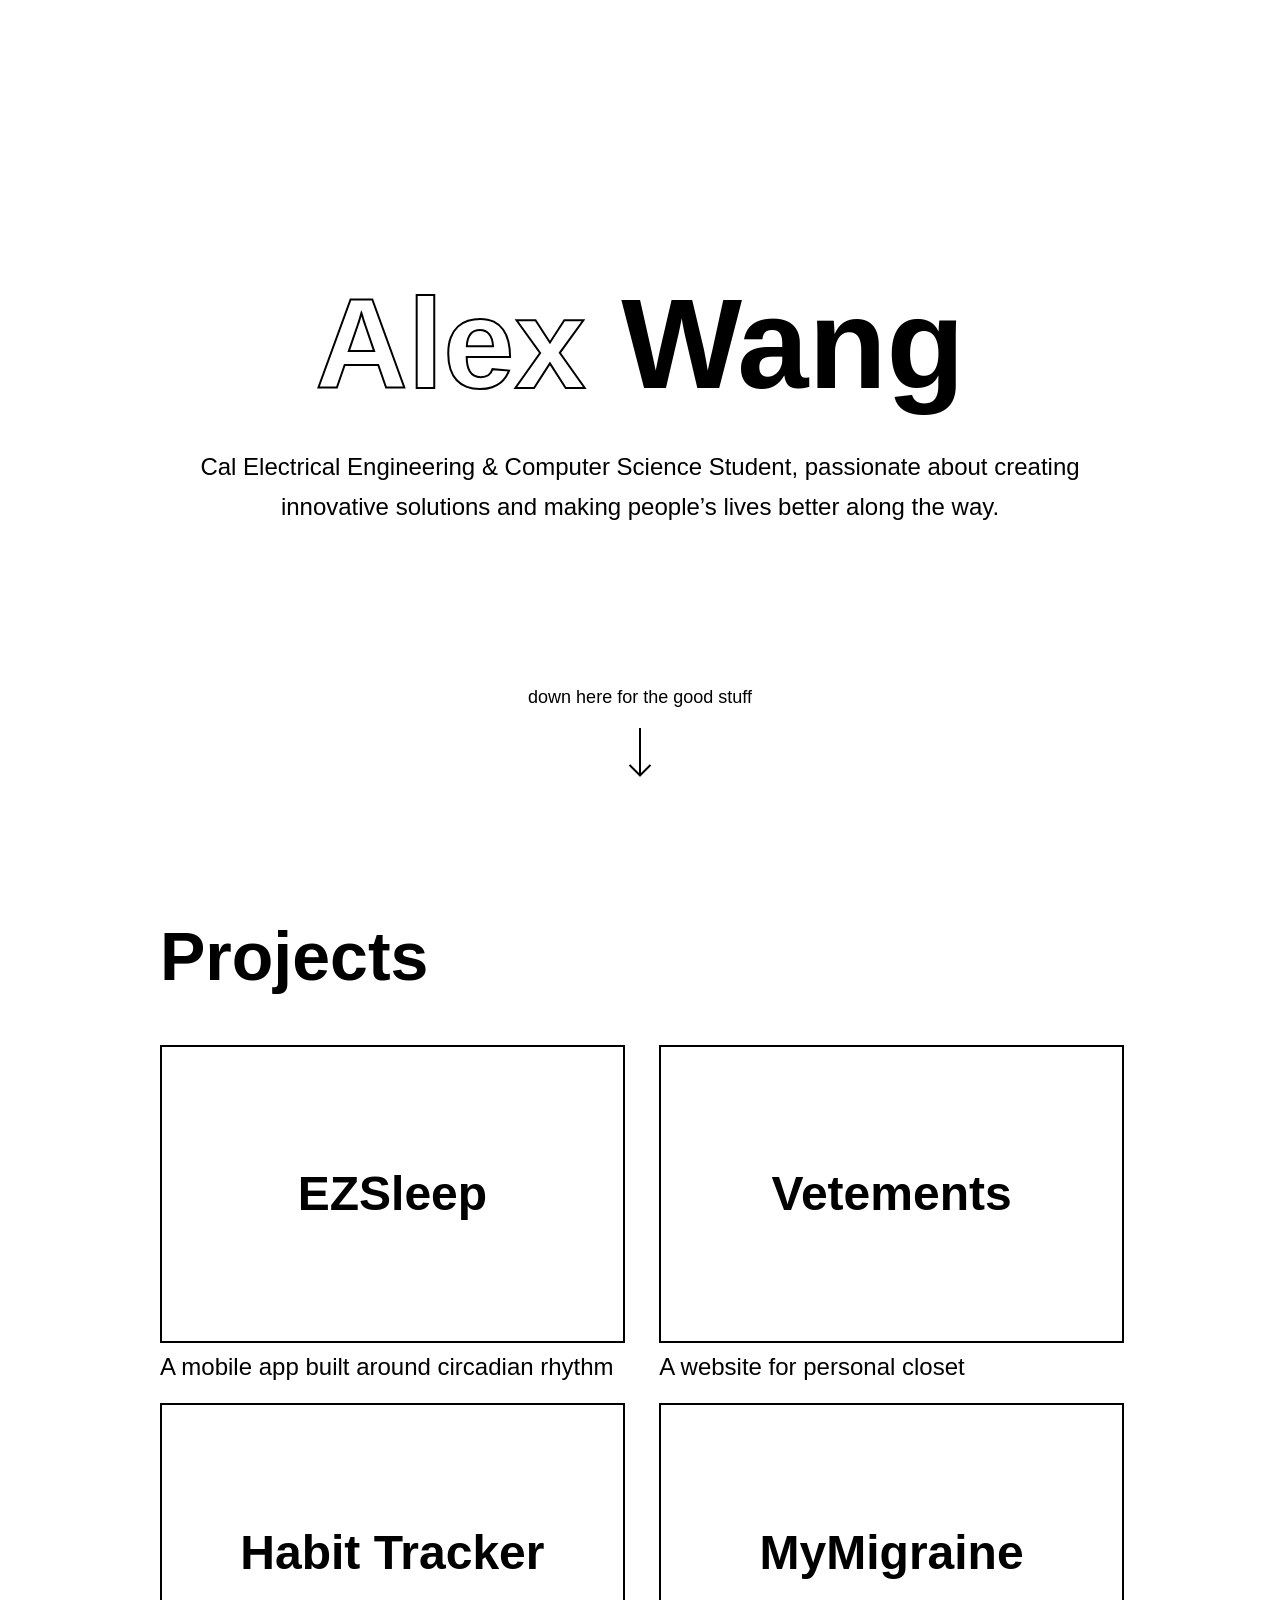
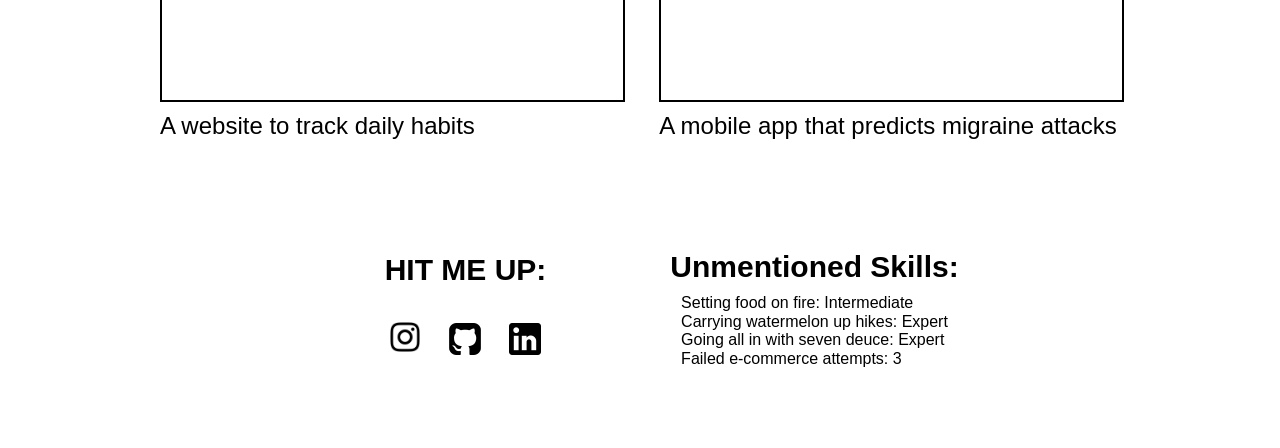
==== index.html @ 7488672a "wording" ====
<!DOCTYPE html>
<html lang="en">
<head>
    <meta charset="UTF-8">
    <meta name="viewport" content="width=device-width, initial-scale=1.0">
    <title>Alex Wang</title>
    <link rel="stylesheet" href="./css/common.css">
    <link rel="stylesheet" href="./css/normalize.css">
    <link rel="stylesheet" href="./css/index.css">
    <link rel="stylesheet" href="./css/footer.css">
</head>
<body>
    <div class="striped-background"></div>
    <h1 id="name"><span>Alex</span> Wang</h1>
    <p id="introduction">Cal Electrical Engineering & Computer Science Student, passionate about creating innovative solutions and making people’s lives better along the way.</p>
    <div id="arrow-container">
        <p>down here for the good stuff</p>
        <img src="./images/arrow.png" alt="">
    </div>
    <div id="project-container">        
        <h2>Projects</h2>
        <ul>
            <li>
                <div class="image-container">
                    <div class="text-overlay">EZSleep</div>
                    <img src="./images/EZSleep.png" class="image2">
                </div>
                <p class="image-title">A mobile app built around circadian rhythm</p>
            </li>
            <li>
                <div class="image-container">
                    <div class="text-overlay">Vetements</div>
                    <img src="./images/Vetements.png" class="image2">
                </div>
                <p class="image-title">A website for personal closet</p>
            </li>
            <li>
                <div class="image-container">
                    <div class="text-overlay">Habit Tracker</div>
                    <img src="./images/HabitTracker.png" class="image2">
                </div>
                <p class="image-title">A website to track daily habits</p>
            </li>
            <li>
                <div class="image-container">
                    <div class="text-overlay">MyMigraine</div>
                    <img src="./images/MyMigraine.png" class="image2">
                </div>
                <p class="image-title">A mobile app that predicts migraine attacks</p>
            </li>   
        </ul>
    </div>
    <footer>
        <div>
            <h3 id="contactMe">HIT ME UP:</h3> <div id="links"> <!-- Intagram --> <a href="https://www.instagram.com/alecs_wang/" id="instagram"> <img src="./images/instagramLogoBlack.png" alt="" id="instagramBlack" /> <img src="./images/instagramLogoColor.png" alt="" id="instagramColor"/> </a> <!-- github --> <a href="https://github.com/lanan-W" id="github"> <img src="./images/githubLogoBlack.png" alt="" id="githubBlack" /> <img src="./images/githubLogoColor.png" alt="" id="githubColor"/> </a> <!-- linkedin --> <a href="https://www.linkedin.com/in/alex-wang-967276262/" id="linkedin"> <img src="./images/linkedinLogoBlack.png" alt="" id="linkedinBlack" /> <img src="./images/linkedinLogoColor.png" alt="" id="linkedinColor"/> </a> <!-- tiktok --> <!-- youtube --> <!-- twitter/x --> <!-- facebook? --> <!-- email? --> </div>
        </div>
        <div id="skills-container">
            <h3 id="skills">Unmentioned Skills:</h3>
            <p>
                Setting food on fire: Intermediate <br/>
                Carrying watermelon up hikes: Expert <br/>
                Going all in with seven deuce: Expert <br/>
                Failed e-commerce attempts: 3
            </p>
        </div>
    </footer>

</body>
<script src="./js/index.js"></script>
</html>
---- css/common.css ----
* {
    margin: 0;
    padding: 0;
}

li {
    list-style: none;
}

img {
    vertical-align: middle;
}

a {
    text-decoration: none;
    color: #000;
}

.clear-fix:after {
    content: "";
    display: block;
    clear: both;
}

/* Hide scrollbar for Chrome, Safari and Opera */
/* body::-webkit-scrollbar {
    display: none;
} */
/* Hide scrollbar for IE, Edge and Firefox */
/* body {
    -ms-overflow-style: none;
    scrollbar-width: none;
} */

body {
    overflow-y: overlay;
    font-family:'Franklin Gothic Medium', 'Arial Narrow', Arial, sans-serif;
 }
---- css/index.css ----
/* body {
  position: relative;
  width: 100%;
  border: 1px solid red;
  display: block;
}

body > *  {
  margin: auto;
  width: 500px;
  border: 1px solid blue;
  display: block;
  overflow: auto;
}

body > script {
  display: none
} */
body {
  display: grid;
  place-items: center;
}
#name {
  font-size: 128px;
  font-family: Arial, Helvetica, sans-serif;
  margin-top: 30vh;
  margin-bottom: 30px;
}
#name span {
  color:white;
  -webkit-text-stroke-width: 2px;
  -webkit-text-stroke-color: black;
}
#introduction{
  width: 70vw;
  font-size: 24px;
  font-family: Arial, Helvetica, sans-serif;
  text-align: center;
  line-height: 40px;
  padding-bottom: 160px;
}
#arrow-container{
  display: grid;
  place-items: center;
  width: 20vw;
}
#arrow-container p{
  font-family: Arial, Helvetica, sans-serif;
  font-size: 18px;
  padding-bottom: 20px;
}
#arrow-container img{
  font-family: Arial, Helvetica, sans-serif;
  font-size: 18px;
  padding-bottom:140px;
}
#project-container{
  width: 75vw;
}
#project-container h2{
  font-size: 68px;
  padding-bottom: 50px;
}
#project-container ul {
  width: 100%;
  display: flex;
  flex-wrap: wrap;
  justify-content: space-between;
}
#project-container li {
  width: 48%;
  height: 25vw;
  margin-bottom: 3vw;
  position: relative;
}
#project-container .image-container{
  position: relative;
  width: 100%;
  height: 23vw;
  border: 2px black solid;
}
.text-overlay {
  font-size:48px;
  font-weight: bold;
  font-family: Arial, Helvetica, sans-serif;
  color: black;
  position: relative;
  float: left;
  top: 50%;
  left: 50%;
  transform: translate(-50%, -50%);  
}
.image2 {
  position: absolute;
  top: 0;
  left: 0;
  width: 100%;
  height: 100%;
  object-fit: cover;
  opacity: 0;
  transition: opacity 0.3s ease-in-out;
}
.image-container:hover .text-overlay {
  opacity: 0;
}
.image-container:hover .image2 {
  opacity: 1;
}
#project-container .image-title {
  font-size: 24px;
  font-family: Arial, Helvetica, sans-serif;
  margin-top: 10px;
}
#skills{
  padding: 8px 0 10px;
  font-size: 30px;
}
#skills-container{
  width: 500px;
}
---- css/footer.css ----
/* page load */
.css-transitions-only-after-page-load * {
    -webkit-transition: none !important;
    -moz-transition: none !important;
    -ms-transition: none !important;
    -o-transition: none !important;
    transition: none !important;
}

#instagram {
  position: relative;
  width: 60px;
}

#instagramBlack {
  width: 40px;
  margin: auto;
  top: 0;
  bottom: 0;
  left: 0;
  right: 0;
  transition: all 0.5s ease-in-out 0s;
}

#instagram:hover #instagramBlack {
  opacity: 0;
  transform: scale(1.1);
}

#instagramColor {
  width: 40px;
  position: absolute;
  margin: auto;
  left: 0;
  opacity: 0;
  transition: all 0.5s ease-in-out 0s;
}

#instagram:hover #instagramColor {
  opacity: 1;
  transform: scale(1.1);
}


#linkedin {
  position: relative;
  width: 60px;
}

#linkedinBlack {
  width: 32px;
  margin: auto;
  padding-top: 4px;
  padding-left: 4px;
  top: 0;
  bottom: 0;
  left: 0;
  right: 0;
  transition: all 0.5s ease-in-out 0s;
}

#linkedin:hover #linkedinBlack {
  opacity: 0;
  transform: scale(1.1);
}

#linkedinColor {
  width: 40px;
  position: absolute;
  margin: auto;
  left: 0;
  opacity: 0;
  transition: all 0.5s ease-in-out 0s;
}

#linkedin:hover #linkedinColor {
  opacity: 1;
  transform: scale(1.1);
}

#github {
  position: relative;
  width: 60px;
}

#githubBlack {
  width: 32px;
  margin: auto;
  padding-top: 4px;
  padding-left: 4px;
  top: 0;
  bottom: 0;
  left: 0;
  right: 0;
  transition: all 0.5s ease-in-out 0s;
}

#github:hover #githubBlack {
  opacity: 0;
  transform: scale(1.1);
}

#githubColor {
  width: 40px;
  position: absolute;
  margin: auto;
  left: 0;
  opacity: 0;
  transition: all 0.5s ease-in-out 0s;
}

#github:hover #githubColor {
  opacity: 1;
  transform: scale(1.1);
}

footer{
  margin: 0 auto 0;
  place-items:center;
  padding: 80px 0 80px;
  /* margin-top: 60px; */
  /* background-color: rgb(208, 242, 218); */
  display: flex;
  justify-content: space-between; /* Ensures there is space between the two divs */
}

footer div{
  margin: 0 auto 0;
  display: grid;
  place-items:center;
  flex: 1; /* Each div will take up an equal amount of space */
}

#links{
  display: flex;
  margin-top: 30px;
  padding-left: 18px;
}

#contactMe{
  /* float: right; */
  font-size: 30px;
}
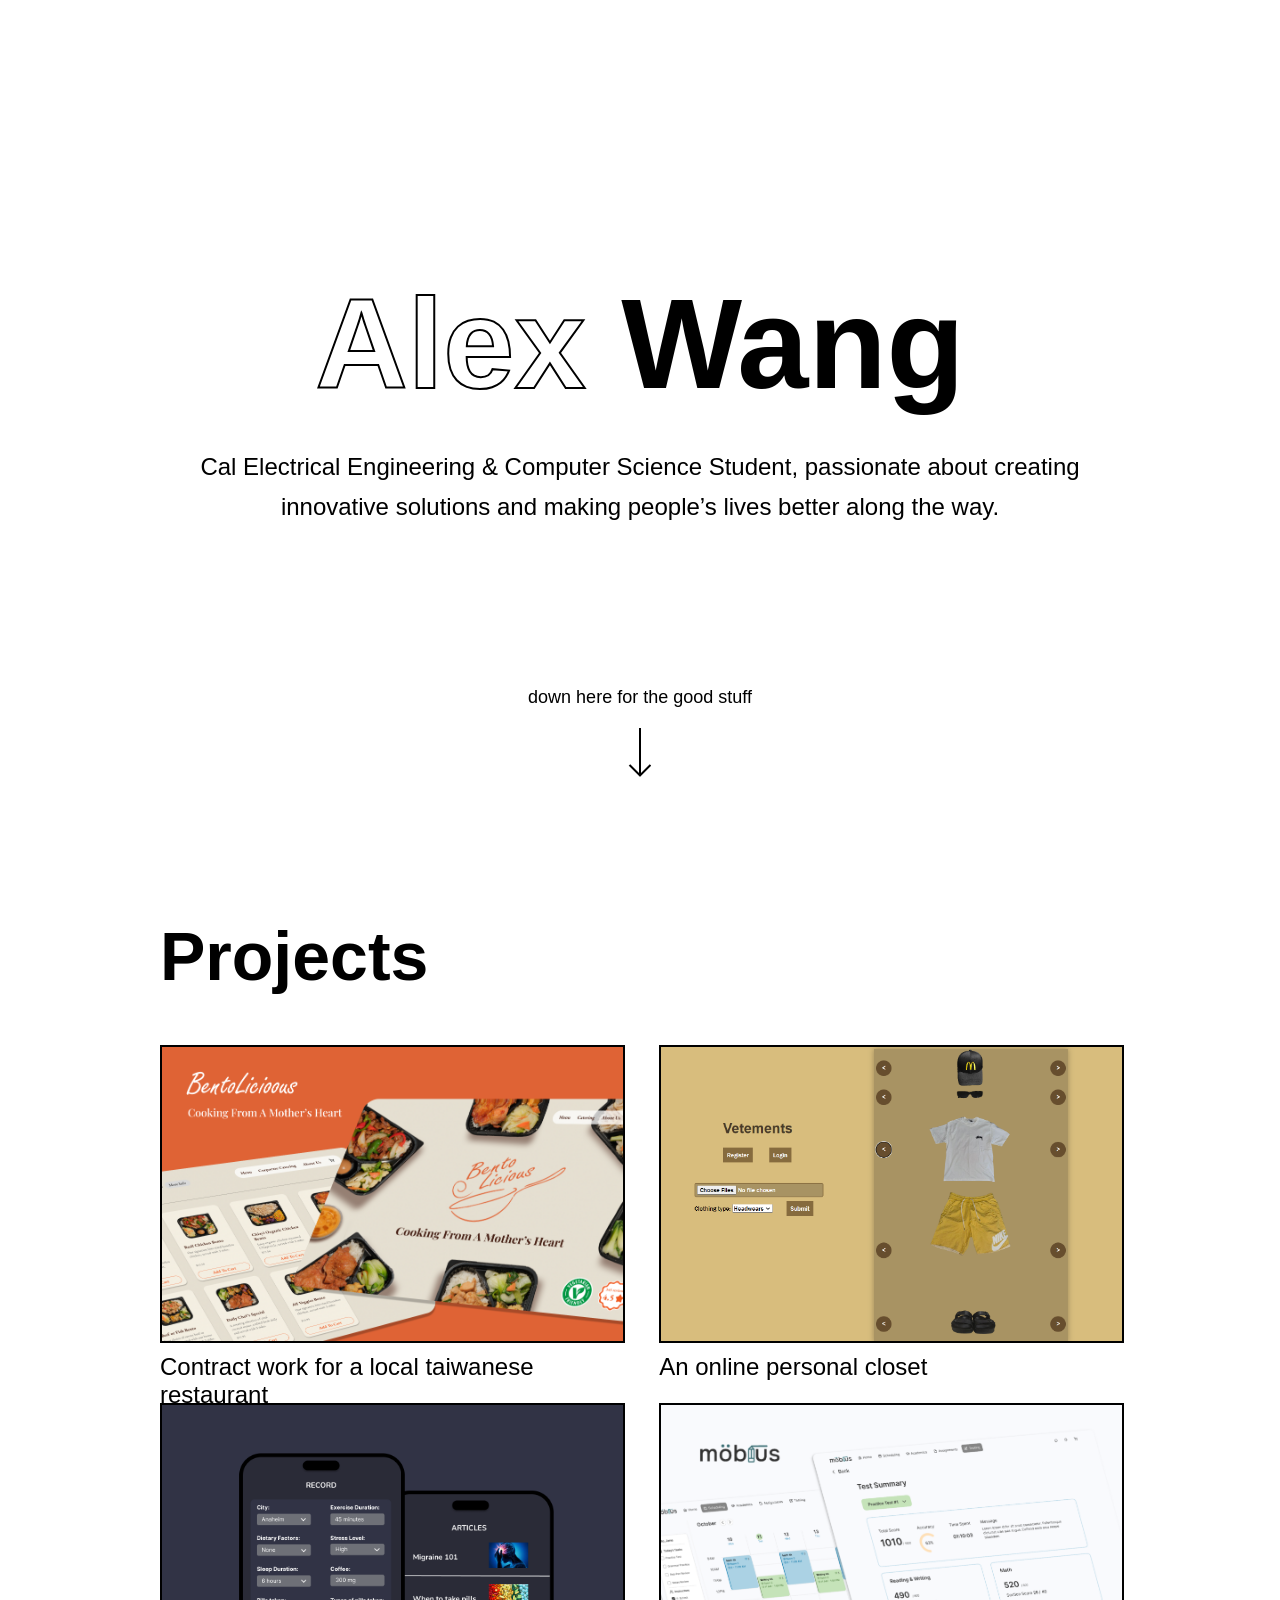
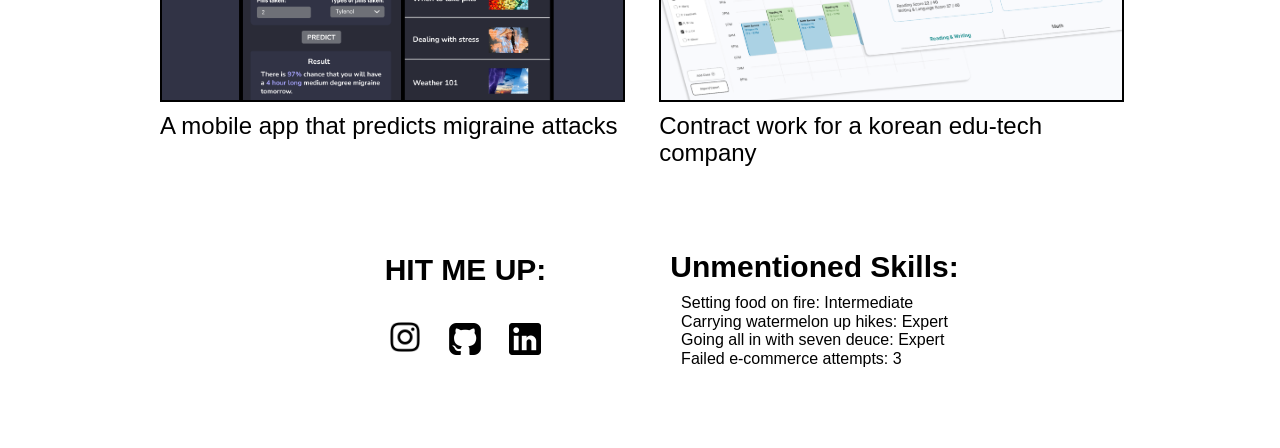
==== commit 607bf941: "updated projs" ====
--- a/index.html
+++ b/index.html
@@ -22,37 +22,51 @@
         <ul>
             <li>
                 <div class="image-container">
-                    <div class="text-overlay">EZSleep</div>
-                    <img src="./images/EZSleep.png" class="image2">
+                    <div class="text-overlay">🚧 Under Construction</div>
+                    <img src="./images/bentolicious.png" class="image2">
                 </div>
-                <p class="image-title">A mobile app built around circadian rhythm</p>
+                <p class="image-title">Contract work for a local taiwanese restaurant</p>
             </li>
             <li>
                 <div class="image-container">
-                    <div class="text-overlay">Vetements</div>
+                    <div class="text-overlay">🚧 Under Construction</div>
                     <img src="./images/Vetements.png" class="image2">
                 </div>
-                <p class="image-title">A website for personal closet</p>
+                <p class="image-title">An online personal closet</p>
             </li>
             <li>
                 <div class="image-container">
-                    <div class="text-overlay">Habit Tracker</div>
-                    <img src="./images/HabitTracker.png" class="image2">
-                </div>
-                <p class="image-title">A website to track daily habits</p>
-            </li>
-            <li>
-                <div class="image-container">
-                    <div class="text-overlay">MyMigraine</div>
+                    <div class="text-overlay">🚧 Under Construction</div>
                     <img src="./images/MyMigraine.png" class="image2">
                 </div>
                 <p class="image-title">A mobile app that predicts migraine attacks</p>
             </li>   
+            <li>
+                <div class="image-container">
+                    <div class="text-overlay">🚧 Under Construction</div>
+                    <img src="./images/mobius.png" class="image2">
+                </div>
+                <p class="image-title">Contract work for a korean edu-tech company</p>
+            </li>
+            <!-- <li>
+                <div class="image-container">
+                    <div class="text-overlay">🚧 Under Construction</div>
+                    <img src="./images/EZSleep.png" class="image2">
+                </div>
+                <p class="image-title">A mobile app built around circadian rhythm</p>
+            </li> -->
+            <!-- <li>
+                <div class="image-container">
+                    <div class="text-overlay">🚧 Under Construction</div>
+                    <img src="./images/HabitTracker.png" class="image2">
+                </div>
+                <p class="image-title">A website to track daily habits</p>
+            </li> -->
         </ul>
     </div>
     <footer>
         <div>
-            <h3 id="contactMe">HIT ME UP:</h3> <div id="links"> <!-- Intagram --> <a href="https://www.instagram.com/alecs_wang/" id="instagram"> <img src="./images/instagramLogoBlack.png" alt="" id="instagramBlack" /> <img src="./images/instagramLogoColor.png" alt="" id="instagramColor"/> </a> <!-- github --> <a href="https://github.com/lanan-W" id="github"> <img src="./images/githubLogoBlack.png" alt="" id="githubBlack" /> <img src="./images/githubLogoColor.png" alt="" id="githubColor"/> </a> <!-- linkedin --> <a href="https://www.linkedin.com/in/alex-wang-967276262/" id="linkedin"> <img src="./images/linkedinLogoBlack.png" alt="" id="linkedinBlack" /> <img src="./images/linkedinLogoColor.png" alt="" id="linkedinColor"/> </a> <!-- tiktok --> <!-- youtube --> <!-- twitter/x --> <!-- facebook? --> <!-- email? --> </div>
+            <h3 id="contactMe">HIT ME UP:</h3> <div id="links"> <!-- Intagram --> <a href="https://www.instagram.com/alecs_wang/" id="instagram"> <img src="./images/instagramLogoBlack.png" alt="" id="instagramBlack" /> <img src="./images/instagramLogoColor.png" alt="" id="instagramColor"/> </a> <!-- github --> <a href="https://github.com/alecswang" id="github"> <img src="./images/githubLogoBlack.png" alt="" id="githubBlack" /> <img src="./images/githubLogoColor.png" alt="" id="githubColor"/> </a> <!-- linkedin --> <a href="https://www.linkedin.com/in/alex-wang-967276262/" id="linkedin"> <img src="./images/linkedinLogoBlack.png" alt="" id="linkedinBlack" /> <img src="./images/linkedinLogoColor.png" alt="" id="linkedinColor"/> </a> <!-- tiktok --> <!-- youtube --> <!-- twitter/x --> <!-- facebook? --> <!-- email? --> </div>
         </div>
         <div id="skills-container">
             <h3 id="skills">Unmentioned Skills:</h3>
--- a/css/index.css
+++ b/css/index.css
@@ -88,6 +88,7 @@
   float: left;
   top: 50%;
   left: 50%;
+  opacity: 0;
   transform: translate(-50%, -50%);  
 }
 .image2 {
@@ -97,14 +98,14 @@
   width: 100%;
   height: 100%;
   object-fit: cover;
-  opacity: 0;
+  opacity: 1;
   transition: opacity 0.3s ease-in-out;
 }
 .image-container:hover .text-overlay {
-  opacity: 0;
+  opacity: 1;
 }
 .image-container:hover .image2 {
-  opacity: 1;
+  opacity: 0;
 }
 #project-container .image-title {
   font-size: 24px;
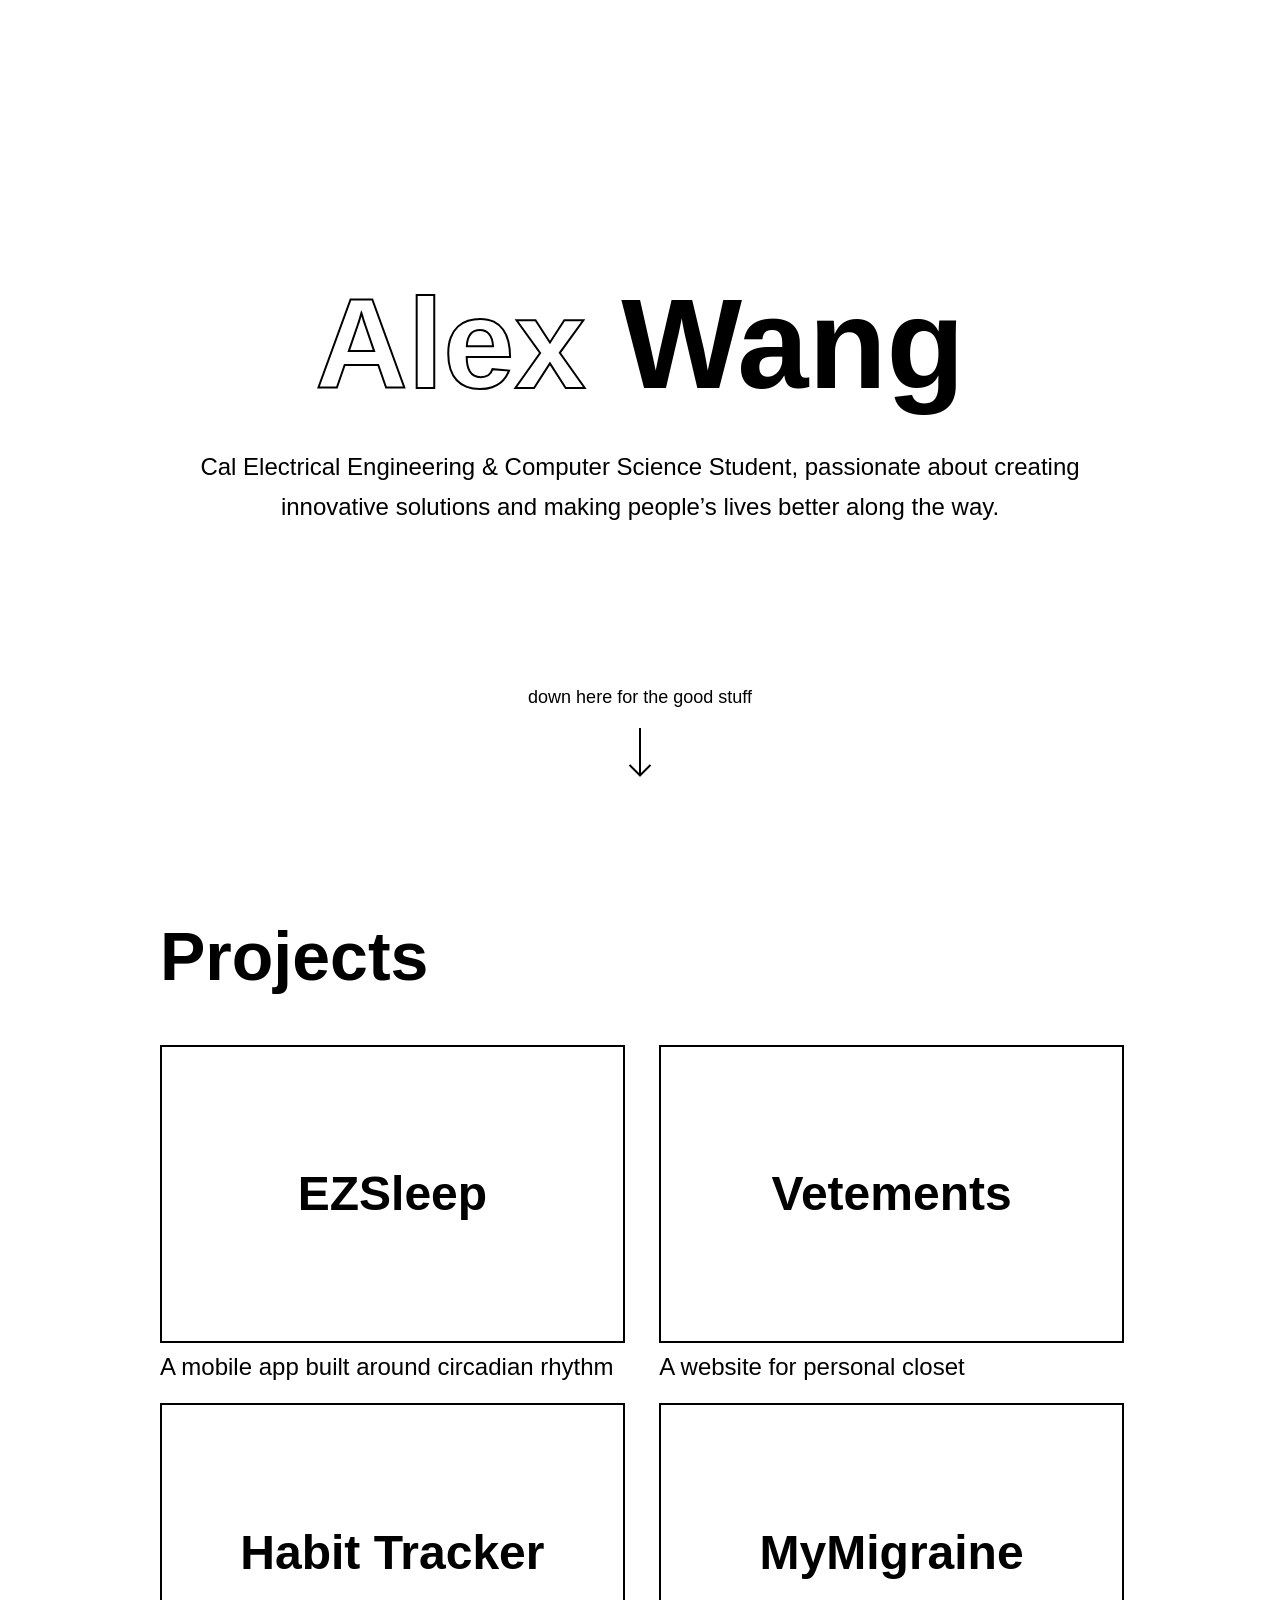
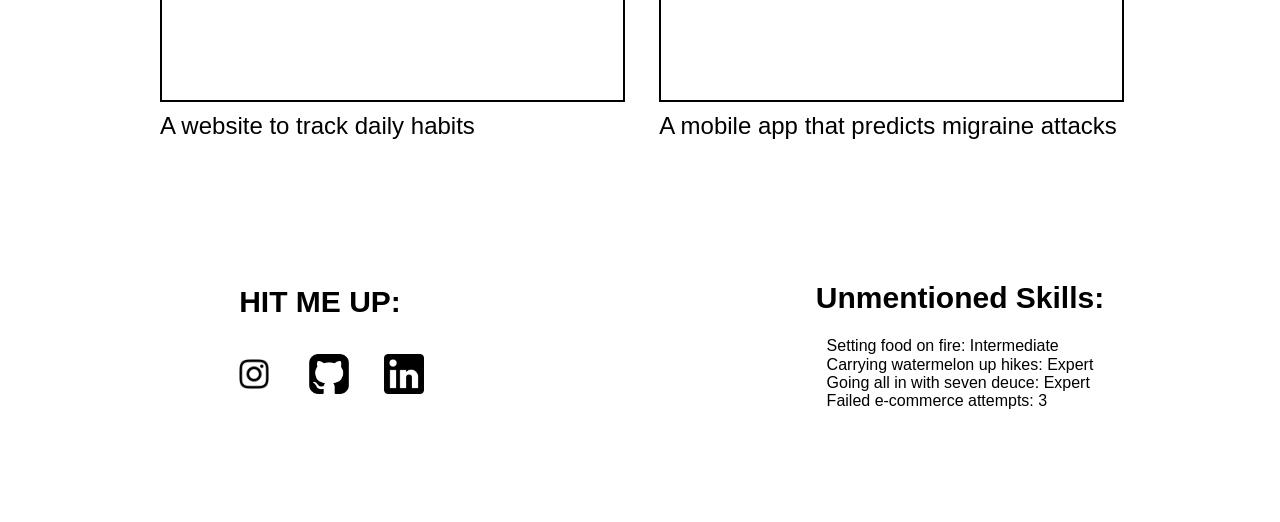
==== commit 17816305: "fixed footer bug" ====
--- a/index.html
+++ b/index.html
@@ -22,50 +22,36 @@
         <ul>
             <li>
                 <div class="image-container">
-                    <div class="text-overlay">🚧 Under Construction</div>
-                    <img src="./images/bentolicious.png" class="image2">
+                    <div class="text-overlay">EZSleep</div>
+                    <img src="./images/EZSleep.png" class="image2">
                 </div>
-                <p class="image-title">Contract work for a local taiwanese restaurant</p>
+                <p class="image-title">A mobile app built around circadian rhythm</p>
             </li>
             <li>
                 <div class="image-container">
-                    <div class="text-overlay">🚧 Under Construction</div>
+                    <div class="text-overlay">Vetements</div>
                     <img src="./images/Vetements.png" class="image2">
                 </div>
-                <p class="image-title">An online personal closet</p>
+                <p class="image-title">A website for personal closet</p>
             </li>
             <li>
                 <div class="image-container">
-                    <div class="text-overlay">🚧 Under Construction</div>
+                    <div class="text-overlay">Habit Tracker</div>
+                    <img src="./images/HabitTracker.png" class="image2">
+                </div>
+                <p class="image-title">A website to track daily habits</p>
+            </li>
+            <li>
+                <div class="image-container">
+                    <div class="text-overlay">MyMigraine</div>
                     <img src="./images/MyMigraine.png" class="image2">
                 </div>
                 <p class="image-title">A mobile app that predicts migraine attacks</p>
             </li>   
-            <li>
-                <div class="image-container">
-                    <div class="text-overlay">🚧 Under Construction</div>
-                    <img src="./images/mobius.png" class="image2">
-                </div>
-                <p class="image-title">Contract work for a korean edu-tech company</p>
-            </li>
-            <!-- <li>
-                <div class="image-container">
-                    <div class="text-overlay">🚧 Under Construction</div>
-                    <img src="./images/EZSleep.png" class="image2">
-                </div>
-                <p class="image-title">A mobile app built around circadian rhythm</p>
-            </li> -->
-            <!-- <li>
-                <div class="image-container">
-                    <div class="text-overlay">🚧 Under Construction</div>
-                    <img src="./images/HabitTracker.png" class="image2">
-                </div>
-                <p class="image-title">A website to track daily habits</p>
-            </li> -->
         </ul>
     </div>
     <footer>
-        <div>
+        <div id="links-container">
             <h3 id="contactMe">HIT ME UP:</h3> <div id="links"> <!-- Intagram --> <a href="https://www.instagram.com/alecs_wang/" id="instagram"> <img src="./images/instagramLogoBlack.png" alt="" id="instagramBlack" /> <img src="./images/instagramLogoColor.png" alt="" id="instagramColor"/> </a> <!-- github --> <a href="https://github.com/alecswang" id="github"> <img src="./images/githubLogoBlack.png" alt="" id="githubBlack" /> <img src="./images/githubLogoColor.png" alt="" id="githubColor"/> </a> <!-- linkedin --> <a href="https://www.linkedin.com/in/alex-wang-967276262/" id="linkedin"> <img src="./images/linkedinLogoBlack.png" alt="" id="linkedinBlack" /> <img src="./images/linkedinLogoColor.png" alt="" id="linkedinColor"/> </a> <!-- tiktok --> <!-- youtube --> <!-- twitter/x --> <!-- facebook? --> <!-- email? --> </div>
         </div>
         <div id="skills-container">
--- a/css/index.css
+++ b/css/index.css
@@ -88,7 +88,6 @@
   float: left;
   top: 50%;
   left: 50%;
-  opacity: 0;
   transform: translate(-50%, -50%);  
 }
 .image2 {
@@ -98,14 +97,14 @@
   width: 100%;
   height: 100%;
   object-fit: cover;
-  opacity: 1;
+  opacity: 0;
   transition: opacity 0.3s ease-in-out;
 }
 .image-container:hover .text-overlay {
-  opacity: 1;
+  opacity: 0;
 }
 .image-container:hover .image2 {
-  opacity: 0;
+  opacity: 1;
 }
 #project-container .image-title {
   font-size: 24px;
@@ -119,3 +118,45 @@
 #skills-container{
   width: 500px;
 }
+
+/* 🔥 Add this to your CSS 🔥 */
+footer {
+  display: flex;
+  justify-content: space-between;
+  align-items: flex-start; /* Stops vertical shifts */
+  min-height: 200px;
+  overflow: hidden;        /* Contains layout changes */
+  padding: 20px;
+  width: 100%;
+}
+
+#links {
+  display: flex;
+  gap: 15px;
+  height: 50px;
+  align-items: center;
+  transform: translateZ(0); /* Isolates layer */
+}
+
+#links a {
+  display: inline-block;
+  width: 40px;
+  height: 40px;
+  flex-shrink: 0; /* Prevents compression */
+}
+
+#links img {
+  width: 100%;
+  height: 100%;
+  object-fit: contain;
+  transition: transform 0.2s ease;
+}
+
+#links img:hover {
+  transform: scale(1.1); /* Safe hover effect */
+}
+
+#skills-container {
+  width: 500px;
+  min-height: 150px; /* Prevents content jumps */
+}
--- a/css/footer.css
+++ b/css/footer.css
@@ -50,8 +50,6 @@
 #linkedinBlack {
   width: 32px;
   margin: auto;
-  padding-top: 4px;
-  padding-left: 4px;
   top: 0;
   bottom: 0;
   left: 0;
@@ -86,8 +84,6 @@
 #githubBlack {
   width: 32px;
   margin: auto;
-  padding-top: 4px;
-  padding-left: 4px;
   top: 0;
   bottom: 0;
   left: 0;
@@ -140,4 +136,42 @@
 #contactMe{
   /* float: right; */
   font-size: 30px;
+}
+/* Update your existing icon styles like this: */
+#instagram, #github, #linkedin {
+  position: relative;
+  display: inline-block;
+  width: 40px; /* fixed width */
+  height: 40px; /* fixed height */
+  margin: 0 10px; /* consistent spacing */
+}
+
+#instagramBlack, #githubBlack, #linkedinBlack {
+  position: absolute;
+  width: 100%;
+  height: 100%;
+  transition: all 0.5s ease-in-out;
+}
+
+#instagramColor, #githubColor, #linkedinColor {
+  position: absolute;
+  width: 100%;
+  height: 100%;
+  opacity: 0;
+  transition: all 0.5s ease-in-out;
+}
+
+/* Modify hover to only affect opacity, not position */
+#instagram:hover #instagramBlack,
+#github:hover #githubBlack,
+#linkedin:hover #linkedinBlack {
+  opacity: 0;
+  /* Remove the transform to prevent layout shift */
+}
+
+#instagram:hover #instagramColor,
+#github:hover #githubColor,
+#linkedin:hover #linkedinColor {
+  opacity: 1;
+  /* Remove the transform to prevent layout shift */
 }
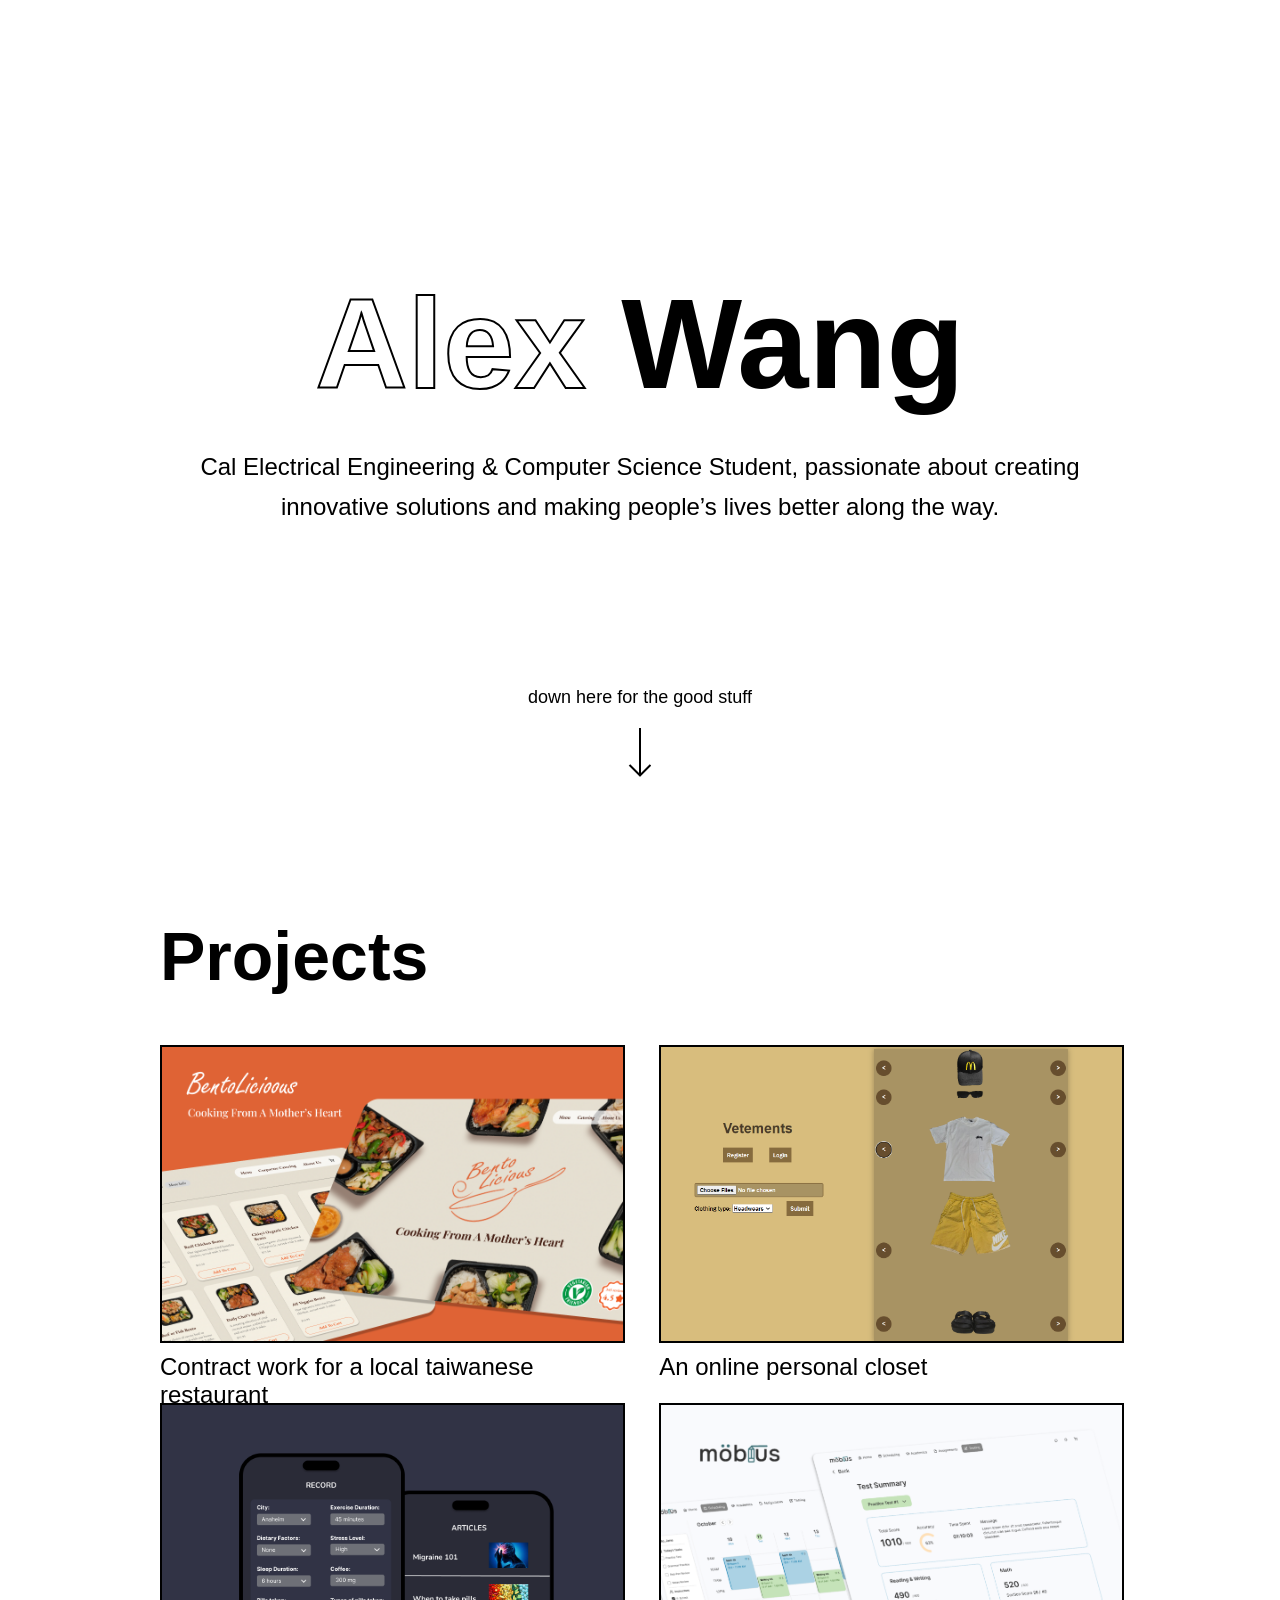
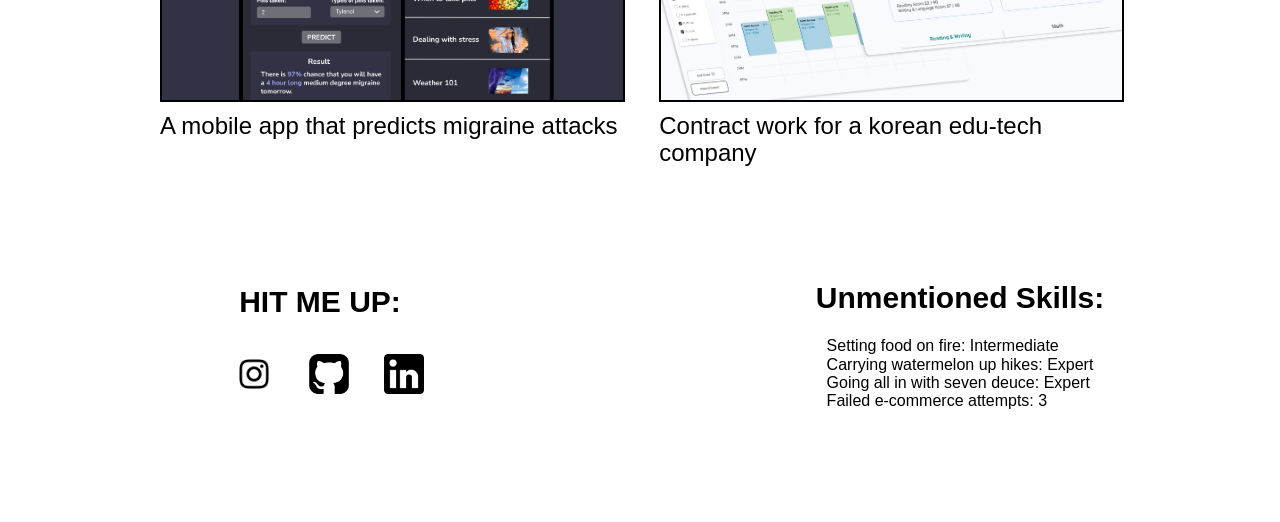
==== commit 66598a66: "Merge branch 'main' of github.com:alecswang/alecswang.github.io" ====
--- a/index.html
+++ b/index.html
@@ -22,32 +22,46 @@
         <ul>
             <li>
                 <div class="image-container">
-                    <div class="text-overlay">EZSleep</div>
-                    <img src="./images/EZSleep.png" class="image2">
+                    <div class="text-overlay">🚧 Under Construction</div>
+                    <img src="./images/bentolicious.png" class="image2">
                 </div>
-                <p class="image-title">A mobile app built around circadian rhythm</p>
+                <p class="image-title">Contract work for a local taiwanese restaurant</p>
             </li>
             <li>
                 <div class="image-container">
-                    <div class="text-overlay">Vetements</div>
+                    <div class="text-overlay">🚧 Under Construction</div>
                     <img src="./images/Vetements.png" class="image2">
                 </div>
-                <p class="image-title">A website for personal closet</p>
+                <p class="image-title">An online personal closet</p>
             </li>
             <li>
                 <div class="image-container">
-                    <div class="text-overlay">Habit Tracker</div>
-                    <img src="./images/HabitTracker.png" class="image2">
-                </div>
-                <p class="image-title">A website to track daily habits</p>
-            </li>
-            <li>
-                <div class="image-container">
-                    <div class="text-overlay">MyMigraine</div>
+                    <div class="text-overlay">🚧 Under Construction</div>
                     <img src="./images/MyMigraine.png" class="image2">
                 </div>
                 <p class="image-title">A mobile app that predicts migraine attacks</p>
             </li>   
+            <li>
+                <div class="image-container">
+                    <div class="text-overlay">🚧 Under Construction</div>
+                    <img src="./images/mobius.png" class="image2">
+                </div>
+                <p class="image-title">Contract work for a korean edu-tech company</p>
+            </li>
+            <!-- <li>
+                <div class="image-container">
+                    <div class="text-overlay">🚧 Under Construction</div>
+                    <img src="./images/EZSleep.png" class="image2">
+                </div>
+                <p class="image-title">A mobile app built around circadian rhythm</p>
+            </li> -->
+            <!-- <li>
+                <div class="image-container">
+                    <div class="text-overlay">🚧 Under Construction</div>
+                    <img src="./images/HabitTracker.png" class="image2">
+                </div>
+                <p class="image-title">A website to track daily habits</p>
+            </li> -->
         </ul>
     </div>
     <footer>
--- a/css/index.css
+++ b/css/index.css
@@ -88,6 +88,7 @@
   float: left;
   top: 50%;
   left: 50%;
+  opacity: 0;
   transform: translate(-50%, -50%);  
 }
 .image2 {
@@ -97,14 +98,14 @@
   width: 100%;
   height: 100%;
   object-fit: cover;
-  opacity: 0;
+  opacity: 1;
   transition: opacity 0.3s ease-in-out;
 }
 .image-container:hover .text-overlay {
-  opacity: 0;
+  opacity: 1;
 }
 .image-container:hover .image2 {
-  opacity: 1;
+  opacity: 0;
 }
 #project-container .image-title {
   font-size: 24px;
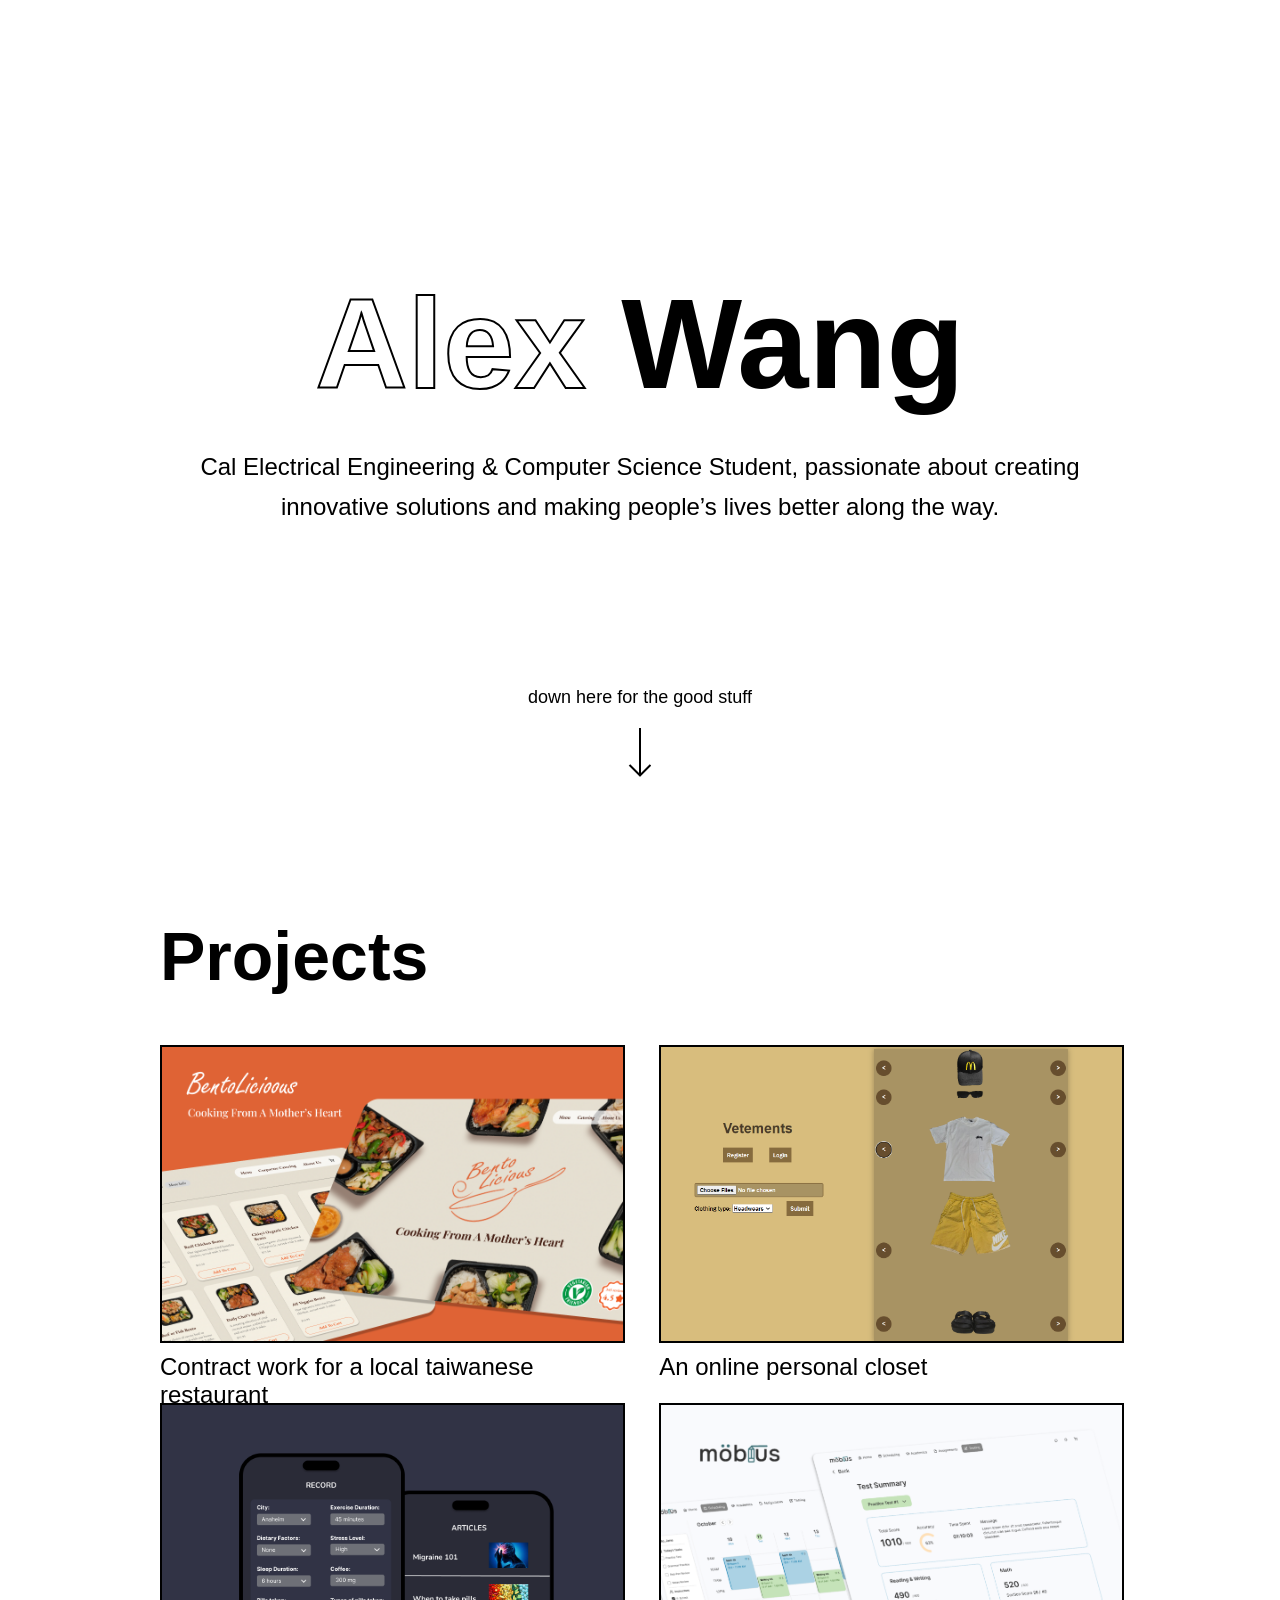
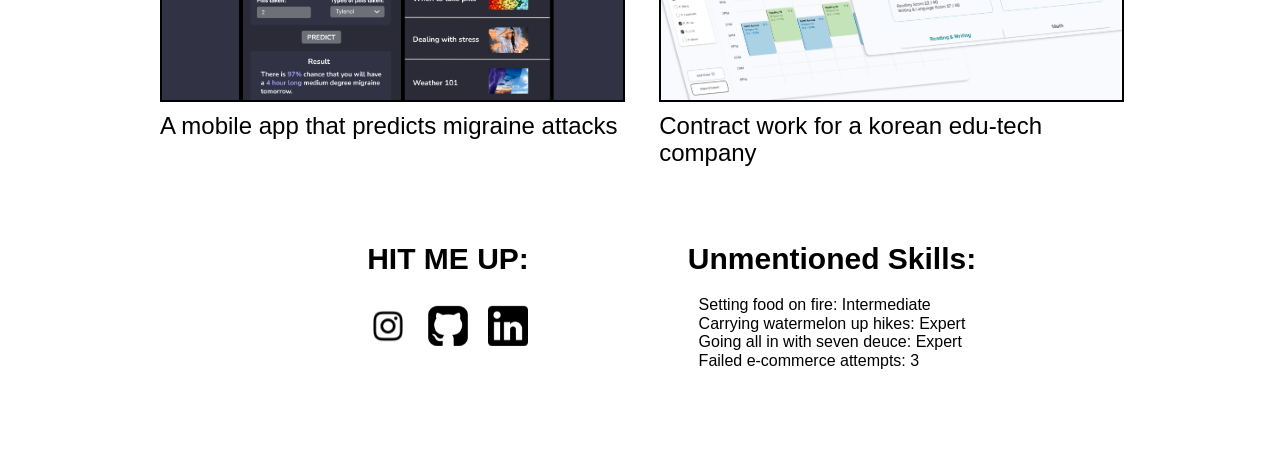
==== commit 3627384e: "refactored css" ====
--- a/index.html
+++ b/index.html
@@ -7,7 +7,6 @@
     <link rel="stylesheet" href="./css/common.css">
     <link rel="stylesheet" href="./css/normalize.css">
     <link rel="stylesheet" href="./css/index.css">
-    <link rel="stylesheet" href="./css/footer.css">
 </head>
 <body>
     <div class="striped-background"></div>
@@ -65,19 +64,39 @@
         </ul>
     </div>
     <footer>
-        <div id="links-container">
-            <h3 id="contactMe">HIT ME UP:</h3> <div id="links"> <!-- Intagram --> <a href="https://www.instagram.com/alecs_wang/" id="instagram"> <img src="./images/instagramLogoBlack.png" alt="" id="instagramBlack" /> <img src="./images/instagramLogoColor.png" alt="" id="instagramColor"/> </a> <!-- github --> <a href="https://github.com/alecswang" id="github"> <img src="./images/githubLogoBlack.png" alt="" id="githubBlack" /> <img src="./images/githubLogoColor.png" alt="" id="githubColor"/> </a> <!-- linkedin --> <a href="https://www.linkedin.com/in/alex-wang-967276262/" id="linkedin"> <img src="./images/linkedinLogoBlack.png" alt="" id="linkedinBlack" /> <img src="./images/linkedinLogoColor.png" alt="" id="linkedinColor"/> </a> <!-- tiktok --> <!-- youtube --> <!-- twitter/x --> <!-- facebook? --> <!-- email? --> </div>
+        <div class="links-container">
+          <h3 id="contactMe">HIT ME UP:</h3>
+          <div class="social-links">
+            <!-- Instagram -->
+            <a href="https://www.instagram.com/alecs_wang/" class="social-icon">
+              <img src="./images/instagramLogoBlack.png" alt="Instagram" class="black-version">
+              <img src="./images/instagramLogoColor.png" alt="Instagram" class="color-version">
+            </a>
+            
+            <!-- GitHub -->
+            <a href="https://github.com/alecswang" class="social-icon">
+              <img src="./images/githubLogoBlack.png" alt="GitHub" class="black-version">
+              <img src="./images/githubLogoColor.png" alt="GitHub" class="color-version">
+            </a>
+            
+            <!-- LinkedIn -->
+            <a href="https://www.linkedin.com/in/alex-wang-967276262/" class="social-icon">
+              <img src="./images/linkedinLogoBlack.png" alt="LinkedIn" class="black-version">
+              <img src="./images/linkedinLogoColor.png" alt="LinkedIn" class="color-version">
+            </a>
+          </div>
         </div>
+        
         <div id="skills-container">
-            <h3 id="skills">Unmentioned Skills:</h3>
-            <p>
-                Setting food on fire: Intermediate <br/>
-                Carrying watermelon up hikes: Expert <br/>
-                Going all in with seven deuce: Expert <br/>
-                Failed e-commerce attempts: 3
-            </p>
+          <h3 id="skills">Unmentioned Skills:</h3>
+          <p>
+            Setting food on fire: Intermediate <br/>
+            Carrying watermelon up hikes: Expert <br/>
+            Going all in with seven deuce: Expert <br/>
+            Failed e-commerce attempts: 3
+          </p>
         </div>
-    </footer>
+      </footer>
 
 </body>
 <script src="./js/index.js"></script>
--- a/css/index.css
+++ b/css/index.css
@@ -1,89 +1,87 @@
-/* body {
-  position: relative;
-  width: 100%;
-  border: 1px solid red;
-  display: block;
-}
-
-body > *  {
-  margin: auto;
-  width: 500px;
-  border: 1px solid blue;
-  display: block;
-  overflow: auto;
-}
-
-body > script {
-  display: none
-} */
+/* ========== BASE STYLES ========== */
 body {
   display: grid;
   place-items: center;
-}
+  font-family: Arial, Helvetica, sans-serif;
+}
+
+/* ========== TYPOGRAPHY ========== */
 #name {
   font-size: 128px;
-  font-family: Arial, Helvetica, sans-serif;
   margin-top: 30vh;
   margin-bottom: 30px;
 }
+
 #name span {
-  color:white;
+  color: white;
   -webkit-text-stroke-width: 2px;
   -webkit-text-stroke-color: black;
 }
-#introduction{
+
+#introduction {
   width: 70vw;
   font-size: 24px;
-  font-family: Arial, Helvetica, sans-serif;
   text-align: center;
   line-height: 40px;
   padding-bottom: 160px;
 }
-#arrow-container{
-  display: grid;
-  place-items: center;
-  width: 20vw;
-}
-#arrow-container p{
-  font-family: Arial, Helvetica, sans-serif;
+
+#project-container h2 {
+  font-size: 68px;
+  padding-bottom: 50px;
+}
+
+.image-title {
+  font-size: 24px;
+  margin-top: 10px;
+}
+
+.text-overlay {
+  font-size: 48px;
+  font-weight: bold;
+  color: black;
+}
+
+#contactMe, #skills {
+  font-size: 30px;
+}
+
+#skills{
+  padding-bottom: 20px;
+}
+
+#arrow-container p {
   font-size: 18px;
   padding-bottom: 20px;
 }
-#arrow-container img{
-  font-family: Arial, Helvetica, sans-serif;
-  font-size: 18px;
-  padding-bottom:140px;
-}
-#project-container{
+
+/* ========== LAYOUT ========== */
+#project-container {
   width: 75vw;
 }
-#project-container h2{
-  font-size: 68px;
-  padding-bottom: 50px;
-}
+
 #project-container ul {
   width: 100%;
   display: flex;
   flex-wrap: wrap;
   justify-content: space-between;
 }
+
 #project-container li {
   width: 48%;
   height: 25vw;
   margin-bottom: 3vw;
   position: relative;
 }
-#project-container .image-container{
+
+.image-container {
   position: relative;
   width: 100%;
   height: 23vw;
   border: 2px black solid;
 }
+
 .text-overlay {
-  font-size:48px;
-  font-weight: bold;
-  font-family: Arial, Helvetica, sans-serif;
-  color: black;
   position: relative;
   float: left;
   top: 50%;
@@ -91,6 +89,48 @@
   opacity: 0;
   transform: translate(-50%, -50%);  
 }
+
+#arrow-container {
+  display: grid;
+  place-items: center;
+  width: 20vw;
+}
+
+#arrow-container img {
+  padding-bottom: 140px;
+}
+
+footer {
+  display: flex;
+  justify-content: space-around;
+  align-items: flex-start;
+  width: 60%;
+  padding: 80px 0;
+  margin: 0 auto;
+}
+footer div {
+  margin: 0 auto;
+  display: grid;
+  place-items: center;
+  flex: 1;
+}
+
+#links {
+  display: flex;
+  margin-top: 30px;
+  padding-left: 18px;
+  gap: 15px;
+  height: 50px;
+  align-items: center;
+}
+
+#skills-container {
+  width: 500px;
+  flex: 1;
+  min-width: 0;
+}
+
+/* ========== IMAGE EFFECTS ========== */
 .image2 {
   position: absolute;
   top: 0;
@@ -101,63 +141,76 @@
   opacity: 1;
   transition: opacity 0.3s ease-in-out;
 }
+
 .image-container:hover .text-overlay {
   opacity: 1;
 }
+
 .image-container:hover .image2 {
   opacity: 0;
 }
-#project-container .image-title {
-  font-size: 24px;
-  font-family: Arial, Helvetica, sans-serif;
-  margin-top: 10px;
-}
-#skills{
-  padding: 8px 0 10px;
-  font-size: 30px;
-}
-#skills-container{
-  width: 500px;
-}
-
-/* 🔥 Add this to your CSS 🔥 */
-footer {
-  display: flex;
-  justify-content: space-between;
-  align-items: flex-start; /* Stops vertical shifts */
-  min-height: 200px;
-  overflow: hidden;        /* Contains layout changes */
-  padding: 20px;
-  width: 100%;
-}
-
-#links {
-  display: flex;
-  gap: 15px;
-  height: 50px;
+
+/* ========== SOCIAL ICONS ========== */
+.social-links {
+  display: flex;
+  gap: 20px;
+  justify-content: center;
   align-items: center;
-  transform: translateZ(0); /* Isolates layer */
-}
-
-#links a {
+  margin-top: 30px;
+}
+
+.social-icon {
+  position: relative;
   display: inline-block;
   width: 40px;
   height: 40px;
-  flex-shrink: 0; /* Prevents compression */
-}
-
-#links img {
+  transition: transform 0.3s ease;
+}
+
+.social-icon:hover {
+  transform: scale(1.1);
+}
+
+.social-icon img {
+  position: absolute;
   width: 100%;
   height: 100%;
+  transition: opacity 0.3s ease;
   object-fit: contain;
-  transition: transform 0.2s ease;
-}
-
-#links img:hover {
-  transform: scale(1.1); /* Safe hover effect */
-}
-
-#skills-container {
-  width: 500px;
-  min-height: 150px; /* Prevents content jumps */
+  will-change: opacity;
+}
+
+.social-icon .color-version {
+  opacity: 0;
+}
+
+.social-icon:hover .black-version {
+  opacity: 0;
+}
+
+.social-icon:hover .color-version {
+  opacity: 1;
+}
+
+/* Specific icon adjustments */
+#instagram .black-version,
+#instagram .color-version {
+  width: 40px;
+}
+
+#linkedin .black-version {
+  width: 32px;
+}
+
+#github .black-version {
+  width: 32px;
+}
+
+/* ========== UTILITIES ========== */
+.css-transitions-only-after-page-load * {
+  -webkit-transition: none !important;
+  -moz-transition: none !important;
+  -ms-transition: none !important;
+  -o-transition: none !important;
+  transition: none !important;
 }
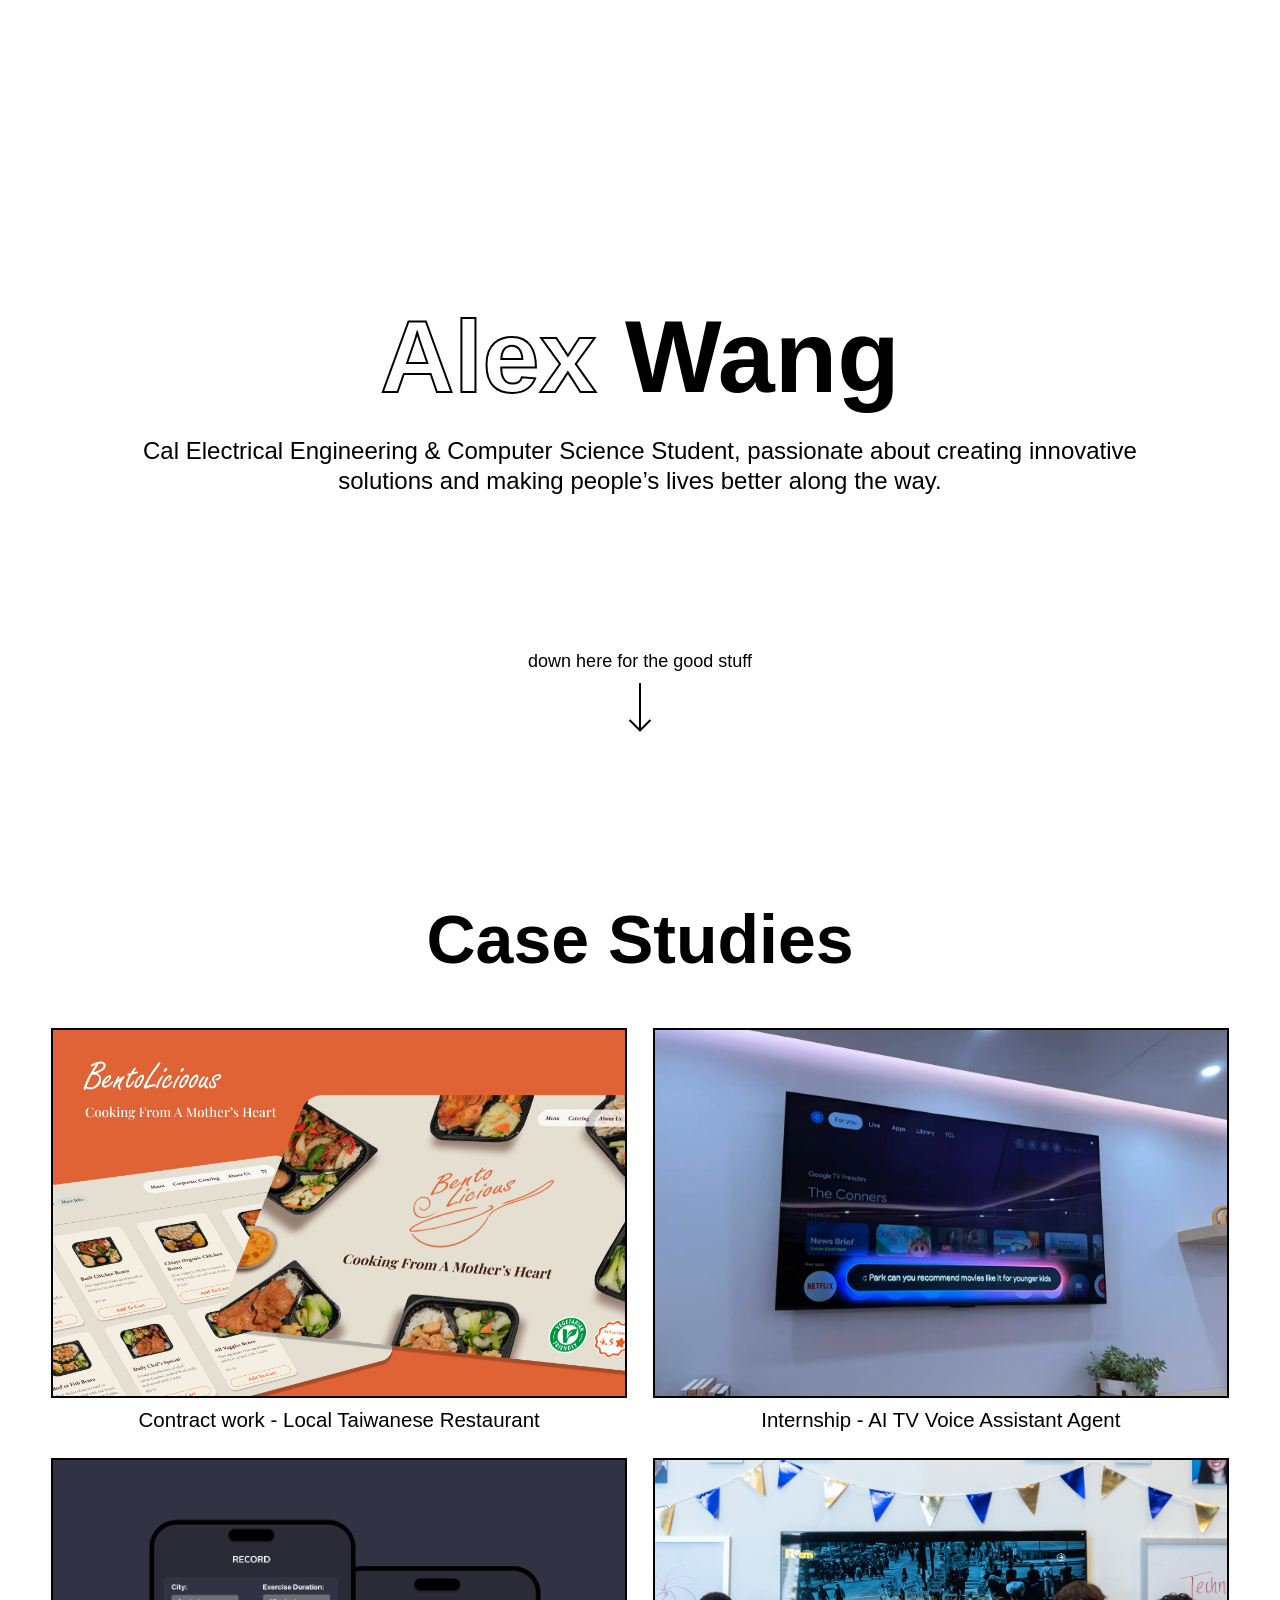
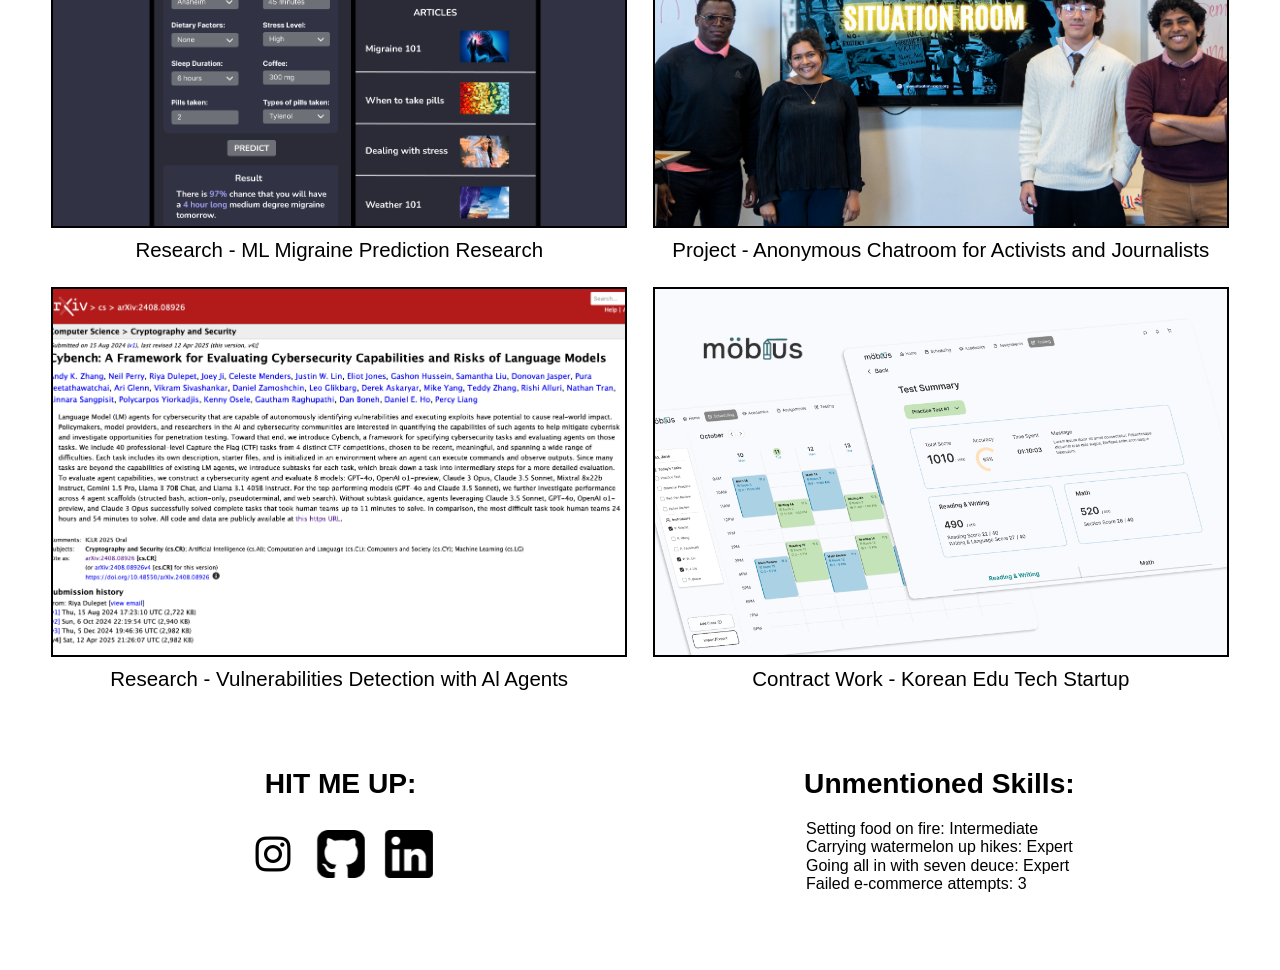
==== commit ed95cbd3: "added 4 case studies" ====
--- a/index.html
+++ b/index.html
@@ -1,5 +1,6 @@
 <!DOCTYPE html>
 <html lang="en">
+
 <head>
     <meta charset="UTF-8">
     <meta name="viewport" content="width=device-width, initial-scale=1.0">
@@ -8,96 +9,151 @@
     <link rel="stylesheet" href="./css/normalize.css">
     <link rel="stylesheet" href="./css/index.css">
 </head>
-<body>
-    <div class="striped-background"></div>
-    <h1 id="name"><span>Alex</span> Wang</h1>
-    <p id="introduction">Cal Electrical Engineering & Computer Science Student, passionate about creating innovative solutions and making people’s lives better along the way.</p>
-    <div id="arrow-container">
-        <p>down here for the good stuff</p>
-        <img src="./images/arrow.png" alt="">
+
+<body class="css-transitions-only-after-page-load">
+    <div id="root">
+        <div class="striped-background"></div>
+        <h1 id="name"><span>Alex</span> Wang</h1>
+        <p id="introduction">Cal Electrical Engineering & Computer Science Student, passionate about creating innovative
+            solutions and making people’s lives better along the way.</p>
+        <div id="arrow-container">
+            <p>down here for the good stuff</p>
+            <img src="./images/arrow.png" alt="">
+        </div>
     </div>
-    <div id="project-container">        
-        <h2>Projects</h2>
+    <div id="project-container">
+        <h2>Case Studies</h2>
         <ul>
             <li>
-                <div class="image-container">
-                    <div class="text-overlay">🚧 Under Construction</div>
-                    <img src="./images/bentolicious.png" class="image2">
-                </div>
-                <p class="image-title">Contract work for a local taiwanese restaurant</p>
+                <a href="./bentolicious.html" aria-label="Open Bentolicious case study">
+                    <div class="image-container">
+                        <div class="text-overlay" aria-hidden="true">
+                            <div class="hover-content">
+                                <h3>Bentolicious</h3>
+                                <p class="hover-blurb">Pickup ordering redesign & low-fee checkout</p>
+                                <span class="hover-cta">View case study</span>
+                            </div>
+                        </div>
+                        <img src="./images/bentolicious.png" class="image2" alt="Bentolicious project screenshot"
+                            loading="lazy">
+                    </div>
+                </a>
+                <p class="image-title">Contract work - Local Taiwanese Restaurant</p>
+            </li>
+            <li>
+                <a href="./ai-tv-voice-assistant.html" aria-label="Open AI TV Voice Assistant case study">
+                    <div class="image-container">
+                        <div class="text-overlay" aria-hidden="true">
+                            <div class="hover-content">
+                                <h3>AI TV Voice Assistant</h3>
+                                <p class="hover-blurb">Voice-enabled assistant for connected TV — internship work</p>
+                                <span class="hover-cta">View case study</span>
+                            </div>
+                        </div>
+                        <img src="./images/tvagent.webp" class="image2" alt="AI TV project screenshot" loading="lazy">
+                    </div>
+                </a>
+                <p class="image-title">Internship - AI TV Voice Assistant Agent</p>
+            </li>
+            <li>
+                <a href="./mymigraine.html" aria-label="Open MyMigraine case study">
+                    <div class="image-container">
+                        <div class="text-overlay" aria-hidden="true">
+                            <div class="hover-content">
+                                <h3>MyMigraine</h3>
+                                <p class="hover-blurb">Machine Learning / migraine research</p>
+                                <span class="hover-cta">View case study</span>
+                            </div>
+                        </div>
+                        <img src="./images/MyMigraine.png" class="image2" alt="MyMigraine project screenshot"
+                            loading="lazy">
+                    </div>
+                </a>
+                <p class="image-title">Research - ML Migraine Prediction Research</p>
+            </li>
+            <li>
+                <a href="./situation-room.html" aria-label="Open Situation Room case study">
+                    <div class="image-container">
+                        <div class="text-overlay" aria-hidden="true">
+                            <div class="hover-content">
+                                <h3>Situation Room</h3>
+                                <p class="hover-blurb">Anonymous Chatroom for early stage Activists & Journalists</p>
+                                <span class="hover-cta">View case study</span>
+                            </div>
+                        </div>
+                        <img src="./images/situation-room-title.jpg" class="image2" alt="Situation Room project screenshot"
+                            loading="lazy">
+                    </div>
+                </a>
+                <p class="image-title"> Project - Anonymous Chatroom for Activists and Journalists </p>
             </li>
             <li>
                 <div class="image-container">
-                    <div class="text-overlay">🚧 Under Construction</div>
-                    <img src="./images/Vetements.png" class="image2">
+                    <div class="text-overlay" aria-hidden="true">
+                        <div class="hover-content">
+                            <h3>MobileCybench</h3>
+                            <p class="hover-blurb">Developing AI Agents to detect vulnerabilities in Android mobile software</p>
+                            <span class="hover-cta">Coming soon</span>
+                        </div>
+                    </div>
+                    <img src="./images/cybench.png" class="image2" alt="Cybench project screenshot" loading="lazy">
                 </div>
-                <p class="image-title">An online personal closet</p>
+                <p class="image-title"> Research - Vulnerabilities Detection with Al Agents </p>
             </li>
-            <li>
+             <li>
                 <div class="image-container">
-                    <div class="text-overlay">🚧 Under Construction</div>
-                    <img src="./images/MyMigraine.png" class="image2">
+                    <div class="text-overlay" aria-hidden="true">
+                        <div class="hover-content">
+                            <h3>Mobius</h3>
+                            <p class="hover-blurb">Korean Edu Tech startup work</p>
+                            <span class="hover-cta">Coming soon</span>
+                        </div>
+                    </div>
+                    <img src="./images/mobius.png" class="image2" alt="Mobius project screenshot" loading="lazy">
                 </div>
-                <p class="image-title">A mobile app that predicts migraine attacks</p>
-            </li>   
-            <li>
-                <div class="image-container">
-                    <div class="text-overlay">🚧 Under Construction</div>
-                    <img src="./images/mobius.png" class="image2">
-                </div>
-                <p class="image-title">Contract work for a korean edu-tech company</p>
+                <p class="image-title"> Contract Work - Korean Edu Tech Startup </p>
             </li>
-            <!-- <li>
-                <div class="image-container">
-                    <div class="text-overlay">🚧 Under Construction</div>
-                    <img src="./images/EZSleep.png" class="image2">
-                </div>
-                <p class="image-title">A mobile app built around circadian rhythm</p>
-            </li> -->
-            <!-- <li>
-                <div class="image-container">
-                    <div class="text-overlay">🚧 Under Construction</div>
-                    <img src="./images/HabitTracker.png" class="image2">
-                </div>
-                <p class="image-title">A website to track daily habits</p>
-            </li> -->
         </ul>
     </div>
-    <footer>
-        <div class="links-container">
-          <h3 id="contactMe">HIT ME UP:</h3>
-          <div class="social-links">
-            <!-- Instagram -->
-            <a href="https://www.instagram.com/alecs_wang/" class="social-icon">
-              <img src="./images/instagramLogoBlack.png" alt="Instagram" class="black-version">
-              <img src="./images/instagramLogoColor.png" alt="Instagram" class="color-version">
-            </a>
-            
-            <!-- GitHub -->
-            <a href="https://github.com/alecswang" class="social-icon">
-              <img src="./images/githubLogoBlack.png" alt="GitHub" class="black-version">
-              <img src="./images/githubLogoColor.png" alt="GitHub" class="color-version">
-            </a>
-            
-            <!-- LinkedIn -->
-            <a href="https://www.linkedin.com/in/alex-wang-967276262/" class="social-icon">
-              <img src="./images/linkedinLogoBlack.png" alt="LinkedIn" class="black-version">
-              <img src="./images/linkedinLogoColor.png" alt="LinkedIn" class="color-version">
-            </a>
-          </div>
-        </div>
-        
-        <div id="skills-container">
-          <h3 id="skills">Unmentioned Skills:</h3>
-          <p>
-            Setting food on fire: Intermediate <br/>
-            Carrying watermelon up hikes: Expert <br/>
-            Going all in with seven deuce: Expert <br/>
-            Failed e-commerce attempts: 3
-          </p>
-        </div>
-      </footer>
+    <div id="footer-wrapper">
+        <footer>
+            <div class="links-container">
+                <h3 id="contactMe">HIT ME UP:</h3>
+                <div class="social-links">
+                    <!-- Instagram -->
+                    <a href="https://www.instagram.com/alecs_wang/" class="social-icon" aria-label="Instagram">
+                        <img src="./images/instagramLogoBlack.png" alt="Instagram black" class="black-version">
+                        <img src="./images/instagramLogoColor.png" alt="Instagram color" class="color-version">
+                    </a>
+
+                    <!-- GitHub -->
+                    <a href="https://github.com/alecswang" class="social-icon" aria-label="GitHub">
+                        <img src="./images/githubLogoBlack.png" alt="GitHub black" class="black-version">
+                        <img src="./images/githubLogoColor.png" alt="GitHub color" class="color-version">
+                    </a>
+
+                    <!-- LinkedIn -->
+                    <a href="https://www.linkedin.com/in/alex-wang-967276262/" class="social-icon"
+                        aria-label="LinkedIn">
+                        <img src="./images/linkedinLogoBlack.png" alt="LinkedIn black" class="black-version">
+                        <img src="./images/linkedinLogoColor.png" alt="LinkedIn color" class="color-version">
+                    </a>
+                </div>
+            </div>
+
+            <div id="skills-container">
+                <h3 id="skills">Unmentioned Skills:</h3>
+                <p>
+                    Setting food on fire: Intermediate <br />
+                    Carrying watermelon up hikes: Expert <br />
+                    Going all in with seven deuce: Expert <br />
+                    Failed e-commerce attempts: 3
+                </p>
+            </div>
+        </footer>
+    </div>
 
 </body>
 <script src="./js/index.js"></script>
+
 </html>
--- a/css/common.css
+++ b/css/common.css
@@ -35,4 +35,18 @@
 body {
     overflow-y: overlay;
     font-family:'Franklin Gothic Medium', 'Arial Narrow', Arial, sans-serif;
- }+ }
+
+/* Responsive helper rules */
+html {
+    box-sizing: border-box;
+    -webkit-font-smoothing: antialiased;
+    -moz-osx-font-smoothing: grayscale;
+}
+*, *:before, *:after { box-sizing: inherit; }
+
+/* Make images scale nicely */
+/* img { max-width: 100%; height: auto; display: block; } */
+
+/* Allow vertical scrollbar without layout shift on small screens */
+body { -webkit-overflow-scrolling: touch; }
--- a/css/index.css
+++ b/css/index.css
@@ -5,11 +5,28 @@
   font-family: Arial, Helvetica, sans-serif;
 }
 
+/* ensure 100vh calculations are consistent */
+html, body { height: 100%; }
+
 /* ========== TYPOGRAPHY ========== */
+#root {
+  width: 100%;
+  /* make hero exactly viewport height so following content is off-screen */
+  height: 100vh;
+  display: flex;
+  flex-direction: column;
+  align-items: center;
+  justify-content: center;
+  padding: clamp(12px, 3vw, 36px);
+  overflow: hidden; /* never reveal below-the-fold content */
+}
+
 #name {
-  font-size: 128px;
-  margin-top: 30vh;
-  margin-bottom: 30px;
+  /* fluid scale: clamps keep the look across sizes */
+  font-size: clamp(48px, 8vw, 128px);
+  margin-top: clamp(30vh, 20vh, 30vh);
+  margin-bottom: 20px;
+  text-align: center;
 }
 
 #name span {
@@ -19,31 +36,35 @@
 }
 
 #introduction {
-  width: 70vw;
-  font-size: 24px;
-  text-align: center;
-  line-height: 40px;
-  padding-bottom: 160px;
+  width: min(86vw, 1000px);
+  font-size: clamp(16px, 2.2vw, 24px);
+  text-align: center;
+  line-height: clamp(1.3rem, 2.4vw, 2.5rem);
+  padding-bottom: clamp(80px, 12vw, 160px);
+  margin: 0 auto;
 }
 
 #project-container h2 {
-  font-size: 68px;
-  padding-bottom: 50px;
+  font-size: clamp(28px, 5.5vw, 68px);
+  padding-bottom: clamp(24px, 4vw, 50px);
+  text-align: center;
 }
 
 .image-title {
-  font-size: 24px;
+  font-size: clamp(14px, 1.6vw, 24px);
   margin-top: 10px;
+  text-align: center;
 }
 
 .text-overlay {
-  font-size: 48px;
+  font-size: clamp(20px, 4vw, 48px);
   font-weight: bold;
   color: black;
+  text-align: center;
 }
 
 #contactMe, #skills {
-  font-size: 30px;
+  font-size: clamp(18px, 2.2vw, 30px);
 }
 
 #skills{
@@ -51,68 +72,77 @@
 }
 
 #arrow-container p {
-  font-size: 18px;
-  padding-bottom: 20px;
+  font-size: clamp(12px, 1.6vw, 18px);
+  padding-bottom: 12px;
+  /* force single line */
+  white-space: nowrap;
+  overflow: hidden;
+  text-overflow: ellipsis;
 }
 
 /* ========== LAYOUT ========== */
 #project-container {
-  width: 75vw;
+  width: min(92vw, 1200px);
 }
 
 #project-container ul {
   width: 100%;
-  display: flex;
-  flex-wrap: wrap;
-  justify-content: space-between;
+  display: grid;
+  grid-template-columns: repeat(2, 1fr);
+  gap: clamp(12px, 2vw, 36px);
+  align-items: start;
 }
 
 #project-container li {
-  width: 48%;
-  height: 25vw;
-  margin-bottom: 3vw;
+  width: 100%;
   position: relative;
 }
 
 .image-container {
   position: relative;
   width: 100%;
-  height: 23vw;
+  /* use aspect-ratio to keep consistent tile shapes */
+  aspect-ratio: 14 / 9;
   border: 2px black solid;
+  overflow: hidden;
 }
 
 .text-overlay {
-  position: relative;
-  float: left;
-  top: 50%;
-  left: 50%;
-  opacity: 0;
-  transform: translate(-50%, -50%);  
+  position: absolute;
+  inset: 0;
+  display: grid;
+  place-items: center;
+  opacity: 0;
+  background: rgba(255,255,255,0.6);
 }
 
 #arrow-container {
   display: grid;
   place-items: center;
-  width: 20vw;
+  width: min(240px, 20vw);
+  margin: 0 auto;
 }
 
 #arrow-container img {
-  padding-bottom: 140px;
-}
-
+  padding-bottom: clamp(40px, 12vw, 140px);
+}
+
+#footer-wrapper {
+  width: min(92vw, 1200px);
+  margin: 0 auto;
+}
 footer {
   display: flex;
-  justify-content: space-around;
+  justify-content: space-between;
   align-items: flex-start;
-  width: 60%;
-  padding: 80px 0;
-  margin: 0 auto;
-}
-footer div {
-  margin: 0 auto;
-  display: grid;
-  place-items: center;
-  flex: 1;
+  width: 100%;
+  padding: clamp(40px, 6vw, 80px) 0;
+  gap: 20px;
+}
+footer > div {
+  display: grid;
+  place-items: center;
+  flex: 1 1 0;
 }
 
 #links {
@@ -125,7 +155,7 @@
 }
 
 #skills-container {
-  width: 500px;
+  width: min(500px, 40%);
   flex: 1;
   min-width: 0;
 }
@@ -142,13 +172,26 @@
   transition: opacity 0.3s ease-in-out;
 }
 
-.image-container:hover .text-overlay {
-  opacity: 1;
-}
-
-.image-container:hover .image2 {
-  opacity: 0;
-}
+/* enhanced hover: dim image slightly and show a dark overlay with title + blurb + CTA */
+.image-container { --overlay-bg: rgba(0,0,0,0.95); }
+.image-container .text-overlay {
+  position: absolute;
+  inset: 0;
+  display: grid;
+  place-items: center;
+  background: linear-gradient(var(--overlay-bg), var(--overlay-bg));
+  opacity: 0;
+  transition: opacity 220ms ease;
+}
+
+.image-container .hover-content { color: #fff; text-align: center; transform: translateY(6px); transition: transform 220ms ease; padding: 12px; }
+.image-container .hover-content h3 { margin: 0; font-size: clamp(16px, 2.5vw, 22px); font-weight: 800; }
+.image-container .hover-content .hover-blurb { margin: 6px 0 0 0; font-size: clamp(12px, 1.8vw, 14px); opacity: 0.95; }
+.image-container .hover-content .hover-cta { display: inline-block; margin-top: 10px; padding: 8px 12px; border: 1px solid #fff; border-radius: 6px; font-weight:700; background: transparent; }
+
+.image-container:hover .text-overlay { opacity: 1; }
+.image-container:hover .hover-content { transform: none; }
+.image-container:hover .image2 { opacity: 0.3; transform: scale(1.03); transition: opacity 220ms ease, transform 260ms ease; }
 
 /* ========== SOCIAL ICONS ========== */
 .social-links {
@@ -194,16 +237,28 @@
 
 /* Specific icon adjustments */
 #instagram .black-version,
-#instagram .color-version {
-  width: 40px;
-}
-
-#linkedin .black-version {
-  width: 32px;
-}
-
-#github .black-version {
-  width: 32px;
+#instagram .color-version { width: 40px; }
+#linkedin .black-version { width: 32px; }
+#github .black-version { width: 32px; }
+
+/* make icons scale on small screens */
+.social-icon { width: clamp(28px, 5vw, 48px); height: clamp(28px, 5vw, 48px); }
+.social-icon img { width: 100%; height: 100%; }
+
+/* ========== RESPONSIVE BREAKPOINTS ========== */
+@media (max-width: 900px) {
+  #project-container ul { grid-template-columns: 1fr; }
+  footer { flex-direction: column; gap: 24px; align-items: center; }
+  #skills-container { width: 100%; }
+}
+
+@media (prefers-reduced-motion: reduce) {
+  .image2, .social-icon, .social-icon img { transition: none !important; }
+}
+
+@media (prefers-reduced-motion: reduce) {
+  .image-container .image2 { transform: none !important; }
+  .image-container .text-overlay { transition: none !important; }
 }
 
 /* ========== UTILITIES ========== */
